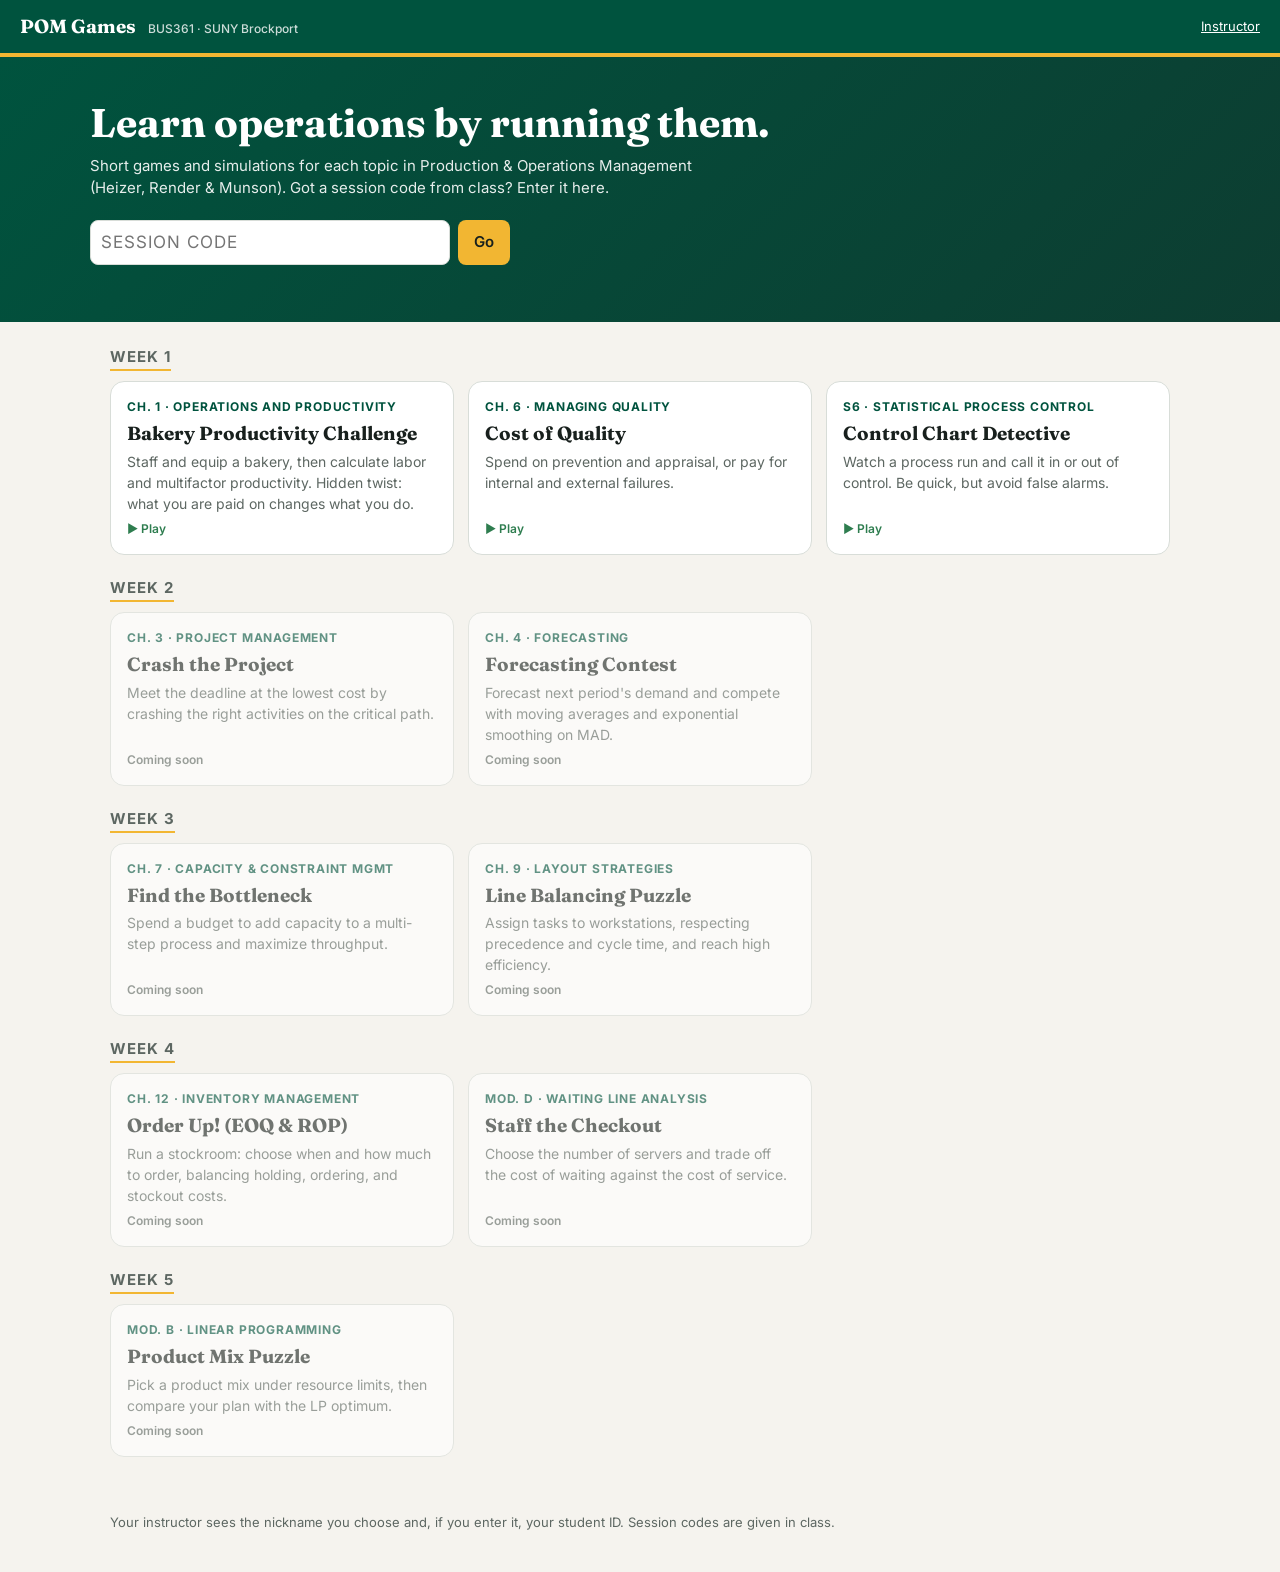
==== index.html @ f34335f3 "Add S6 Control Chart Detective game Co-Authored-By: Claude Opus 5.5 <noreply@anthropic.com> Claude-S" ====
<!DOCTYPE html>
<html lang="en">
<head>
<meta charset="utf-8">
<script>/* auto-refresh when a newer version is published */
(function(){var V="6";fetch("version.txt?"+Date.now(),{cache:"no-store"}).then(function(r){return r.text()}).then(function(v){v=v.trim();if(v&&v!==V){var k="pom_reload_"+v;try{if(sessionStorage.getItem(k))return;sessionStorage.setItem(k,1)}catch(e){}location.reload()}}).catch(function(){})})();</script>
<meta name="viewport" content="width=device-width, initial-scale=1">
<title>POM Games — BUS361 Production &amp; Operations Management</title>
<link rel="preconnect" href="https://fonts.googleapis.com">
<link href="https://fonts.googleapis.com/css2?family=Fraunces:opsz,wght@9..144,600;9..144,700&family=Inter:wght@400;500;600;700&display=swap" rel="stylesheet">
<link rel="stylesheet" href="pom.css">
<script src="games.js"></script>
<style>
  .hero{background:linear-gradient(135deg,var(--green) 0%,#0d3d31 100%);color:#fff;padding:42px 20px 36px}
  .hero .in{max-width:1100px;margin:0 auto}
  .hero h1{font-size:40px;margin:0 0 8px}
  .hero p{max-width:640px;opacity:.9;margin:0}
  .hero .join{margin-top:20px;display:flex;gap:8px;max-width:420px}
  .hero .join input{font-size:17px;text-transform:uppercase;letter-spacing:1px}
  .weeks{max-width:1100px;margin:0 auto;padding:24px 20px}
  .wk{margin-bottom:22px}
  .wk h2{font-size:15px;font-family:Inter,sans-serif;text-transform:uppercase;letter-spacing:1px;color:var(--muted);margin:0 0 10px;border-bottom:2px solid var(--gold);display:inline-block;padding-bottom:3px}
  .tiles{display:grid;grid-template-columns:repeat(auto-fill,minmax(300px,1fr));gap:14px}
  .tile{background:var(--card);border:1px solid var(--rule);border-radius:14px;padding:16px;text-decoration:none;color:var(--ink);display:flex;flex-direction:column;gap:6px;transition:transform .12s,box-shadow .12s}
  a.tile:hover{transform:translateY(-2px);box-shadow:0 6px 18px rgba(0,0,0,.08);border-color:var(--green)}
  .tile .ch{font-size:12px;font-weight:700;color:var(--green);text-transform:uppercase;letter-spacing:.8px}
  .tile h3{margin:0;font-size:19px}
  .tile p{margin:0;font-size:14px;color:var(--muted)}
  .tile.soon{opacity:.6}
  .tile .st{margin-top:auto;font-size:12px;font-weight:600}
  footer{max-width:1100px;margin:0 auto;padding:10px 20px 40px;font-size:13px;color:var(--muted)}
</style>
</head>
<body>
<div class="topbar"><span class="brand">POM Games <small>BUS361 · SUNY Brockport</small></span><a href="admin.html" style="color:#fff;font-size:13px">Instructor</a></div>
<div class="hero"><div class="in">
  <h1>Learn operations by running them.</h1>
  <p>Short games and simulations for each topic in Production &amp; Operations Management (Heizer, Render &amp; Munson). Got a session code from class? Enter it here.</p>
  <div class="join"><input id="code" placeholder="Session code" autocomplete="off"><button class="gold" id="go">Go</button></div>
  <div class="err" id="err" style="color:#ffd0c8"></div>
</div></div>
<div class="weeks" id="weeks"></div>
<footer>Your instructor sees the nickname you choose and, if you enter it, your student ID. Session codes are given in class.</footer>
<script>
const cat = window.POM_CATALOG;
const prefixes = Object.fromEntries(cat.filter(g => g.status === "live" && g.prefix).map(g => [g.prefix, g.key]));   // code prefix → game
document.getElementById("weeks").innerHTML = [1, 2, 3, 4, 5].map(w => `<div class="wk"><h2>Week ${w}</h2><div class="tiles">` +
  cat.filter(g => g.week === w).map(g => g.status === "live"
    ? `<a class="tile" href="games/${g.key}/"><span class="ch">${g.chapter} · ${g.topic}</span><h3>${g.title}</h3><p>${g.blurb}</p><span class="st ok">▶ Play</span></a>`
    : `<div class="tile soon"><span class="ch">${g.chapter} · ${g.topic}</span><h3>${g.title}</h3><p>${g.blurb}</p><span class="st muted">Coming soon</span></div>`).join("") +
  `</div></div>`).join("");
function go() {
  const c = document.getElementById("code").value.trim().toUpperCase(); if (!c) return;
  const pre = Object.keys(prefixes).find(p => c.startsWith(p));
  if (pre) location.href = `games/${prefixes[pre]}/?code=${encodeURIComponent(c)}`;
  else document.getElementById("err").textContent = "Not sure which game that code is for. Open the game from the list below and enter the code there.";
}
document.getElementById("go").onclick = go;
document.getElementById("code").addEventListener("keydown", e => { if (e.key === "Enter") go(); });
</script>
</body>
</html>
---- pom.css ----
/* POM Games — shared styles (SUNY Brockport green & gold) */
:root{
  --green:#00533e; --green2:#0b6b52; --gold:#f2b632; --goldsoft:#fdf1d3;
  --paper:#f5f3ee; --card:#ffffff; --ink:#18201d; --muted:#5d6762; --rule:#d8ddd8; --soft:#eef3f0;
  --good:#2e7d4f; --bad:#b23a2b; --a:#00533e; --b:#d08a00;
}
*{box-sizing:border-box}
html,body{margin:0}
body{background:var(--paper);color:var(--ink);font:15px/1.5 Inter,system-ui,-apple-system,"Segoe UI",sans-serif}
h1,h2,h3{font-family:"Fraunces",Georgia,serif;line-height:1.2}
a{color:var(--green2)}
.topbar{background:var(--green);color:#fff;padding:12px 20px;display:flex;align-items:center;justify-content:space-between;gap:12px;border-bottom:4px solid var(--gold)}
.topbar .brand{font-family:"Fraunces",Georgia,serif;font-weight:700;font-size:19px;color:#fff;text-decoration:none}
.topbar .brand small{font-family:Inter,sans-serif;font-weight:500;font-size:12px;opacity:.8;margin-left:8px}
.topbar .who{font-size:13px;opacity:.9}
.wrap{max-width:1100px;margin:0 auto;padding:20px}
.card{background:var(--card);border:1px solid var(--rule);border-radius:12px;padding:18px;margin-bottom:16px}
.card h2{margin:0 0 10px;font-size:20px}
.card h3{margin:0 0 8px;font-size:15px;font-family:Inter,sans-serif;text-transform:uppercase;letter-spacing:.7px;color:var(--muted)}
label{display:block;font-weight:600;font-size:12px;margin:10px 0 4px;color:var(--muted)}
input,select,textarea{width:100%;font:inherit;padding:9px 10px;border:1px solid var(--rule);border-radius:8px;background:#fff;color:var(--ink)}
input:focus,select:focus,textarea:focus{outline:2px solid var(--gold);border-color:var(--gold)}
button{font:inherit;font-weight:600;border:0;border-radius:8px;padding:10px 16px;cursor:pointer;background:var(--green);color:#fff}
button:hover{background:var(--green2)}
button:disabled{opacity:.5;cursor:not-allowed}
button.gold{background:var(--gold);color:var(--ink)}
button.ghost{background:transparent;color:var(--ink);border:1px solid var(--rule)}
button.danger{background:transparent;color:var(--bad);border:1px solid var(--bad)}
button.sm{padding:5px 10px;font-size:12px}
.full{width:100%}
.hidden{display:none!important}
.muted{color:var(--muted)}
.small{font-size:13px}
.err{color:var(--bad);font-size:13px;min-height:1em;margin-top:8px}
.ok{color:var(--good)}
.demo{background:#fff4c2;border:1px solid #e4cf6a;color:#5b4b00;font-size:13px;border-radius:8px;padding:8px 12px;margin-bottom:14px}
.grid2{display:grid;grid-template-columns:1fr 1fr;gap:16px}
.grid3{display:grid;grid-template-columns:repeat(3,1fr);gap:12px}
@media (max-width:820px){.grid2,.grid3{grid-template-columns:1fr}}
.kpis{display:grid;grid-template-columns:repeat(auto-fit,minmax(140px,1fr));gap:10px;margin-bottom:14px}
.kpi{background:var(--card);border:1px solid var(--rule);border-radius:10px;padding:10px 12px}
.kpi .k{font-size:11px;color:var(--muted);text-transform:uppercase;letter-spacing:.7px}
.kpi .v{font-family:"Fraunces",Georgia,serif;font-size:24px;font-weight:700}
table{border-collapse:collapse;width:100%;font-size:14px}
th,td{padding:6px 8px;border-bottom:1px solid var(--rule);text-align:right}
th:first-child,td:first-child{text-align:left}
th{font-size:12px;color:var(--muted);text-transform:uppercase;letter-spacing:.5px;font-weight:600}
tr.total td{font-weight:700;border-top:2px solid var(--ink)}
.pill{display:inline-block;font-size:11px;padding:2px 9px;border-radius:999px;font-weight:600;vertical-align:2px}
.pill.a{background:#d6ece4;color:var(--a)} .pill.b{background:#fbe7bd;color:#7a5200}
.pill.open{background:#dcefdc;color:#2f6b3a} .pill.closed{background:#eee;color:#666}
.badge{display:inline-block;background:var(--goldsoft);border:1px solid var(--gold);border-radius:8px;padding:8px 12px}
.center{text-align:center}
.mono{font-family:ui-monospace,Menlo,Consolas,monospace}
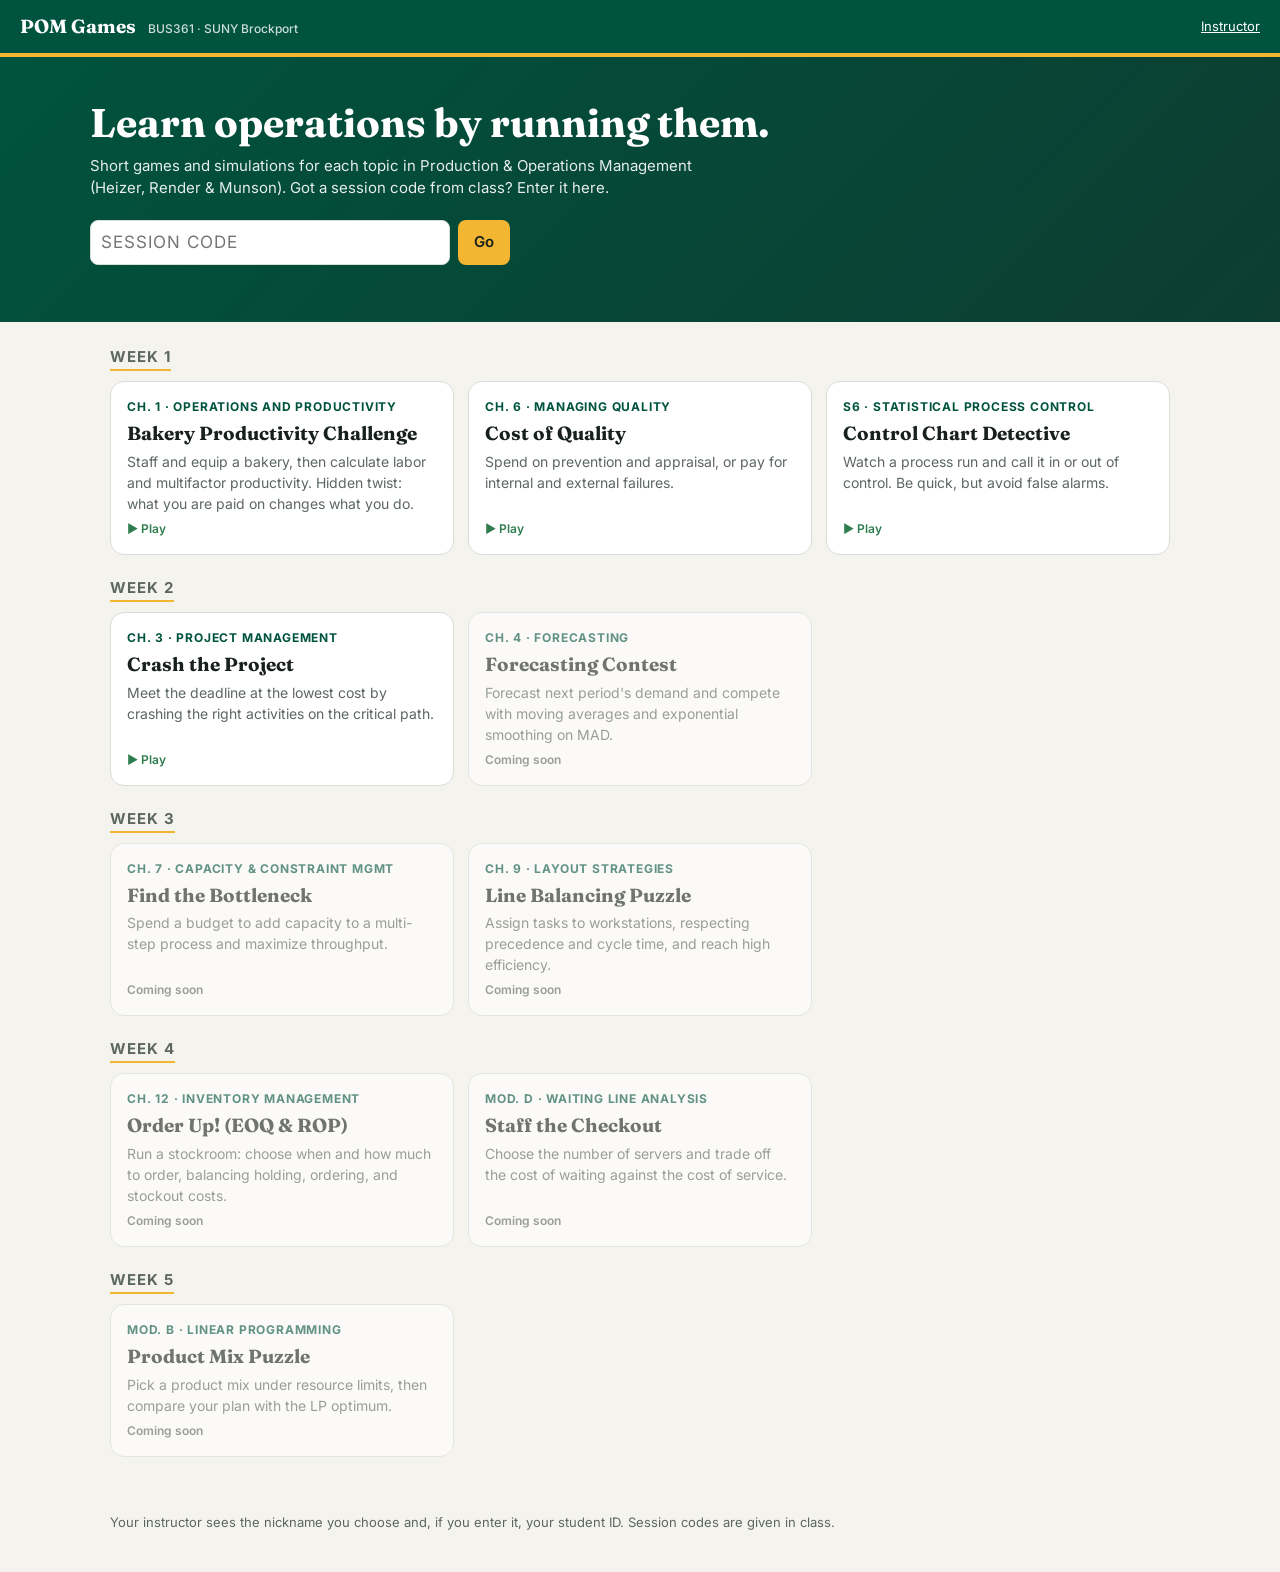
==== commit ae32095b: "Add Ch.3 Crash the Project game Co-Authored-By: Claude Opus 5.5 <noreply@anthropic.com> Claude-Sessi" ====
--- a/index.html
+++ b/index.html
@@ -3,7 +3,7 @@
 <head>
 <meta charset="utf-8">
 <script>/* auto-refresh when a newer version is published */
-(function(){var V="6";fetch("version.txt?"+Date.now(),{cache:"no-store"}).then(function(r){return r.text()}).then(function(v){v=v.trim();if(v&&v!==V){var k="pom_reload_"+v;try{if(sessionStorage.getItem(k))return;sessionStorage.setItem(k,1)}catch(e){}location.reload()}}).catch(function(){})})();</script>
+(function(){var V="7";fetch("version.txt?"+Date.now(),{cache:"no-store"}).then(function(r){return r.text()}).then(function(v){v=v.trim();if(v&&v!==V){var k="pom_reload_"+v;try{if(sessionStorage.getItem(k))return;sessionStorage.setItem(k,1)}catch(e){}location.reload()}}).catch(function(){})})();</script>
 <meta name="viewport" content="width=device-width, initial-scale=1">
 <title>POM Games — BUS361 Production &amp; Operations Management</title>
 <link rel="preconnect" href="https://fonts.googleapis.com">
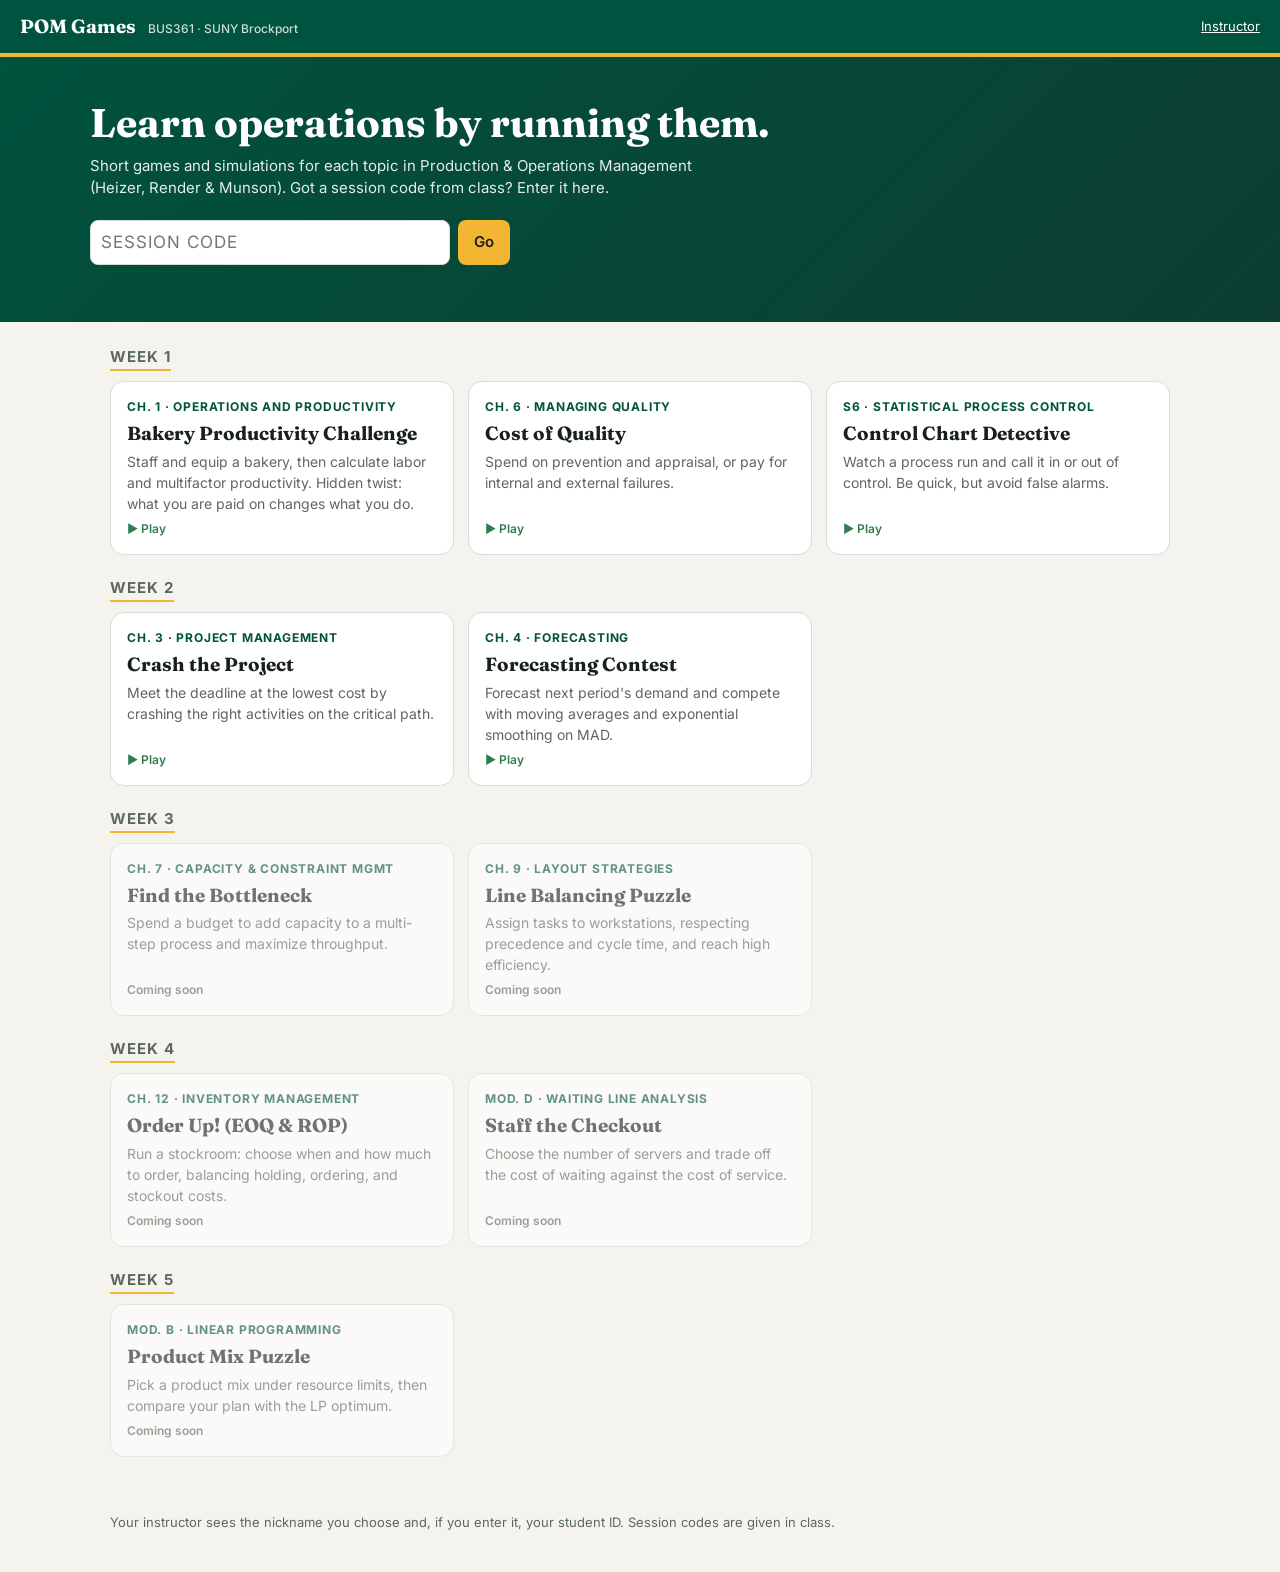
==== commit 1670ab1a: "Add Ch.4 Forecasting Contest game Co-Authored-By: Claude Opus 5.5 <noreply@anthropic.com> Claude-Ses" ====
--- a/index.html
+++ b/index.html
@@ -3,7 +3,7 @@
 <head>
 <meta charset="utf-8">
 <script>/* auto-refresh when a newer version is published */
-(function(){var V="7";fetch("version.txt?"+Date.now(),{cache:"no-store"}).then(function(r){return r.text()}).then(function(v){v=v.trim();if(v&&v!==V){var k="pom_reload_"+v;try{if(sessionStorage.getItem(k))return;sessionStorage.setItem(k,1)}catch(e){}location.reload()}}).catch(function(){})})();</script>
+(function(){var V="8";fetch("version.txt?"+Date.now(),{cache:"no-store"}).then(function(r){return r.text()}).then(function(v){v=v.trim();if(v&&v!==V){var k="pom_reload_"+v;try{if(sessionStorage.getItem(k))return;sessionStorage.setItem(k,1)}catch(e){}location.reload()}}).catch(function(){})})();</script>
 <meta name="viewport" content="width=device-width, initial-scale=1">
 <title>POM Games — BUS361 Production &amp; Operations Management</title>
 <link rel="preconnect" href="https://fonts.googleapis.com">
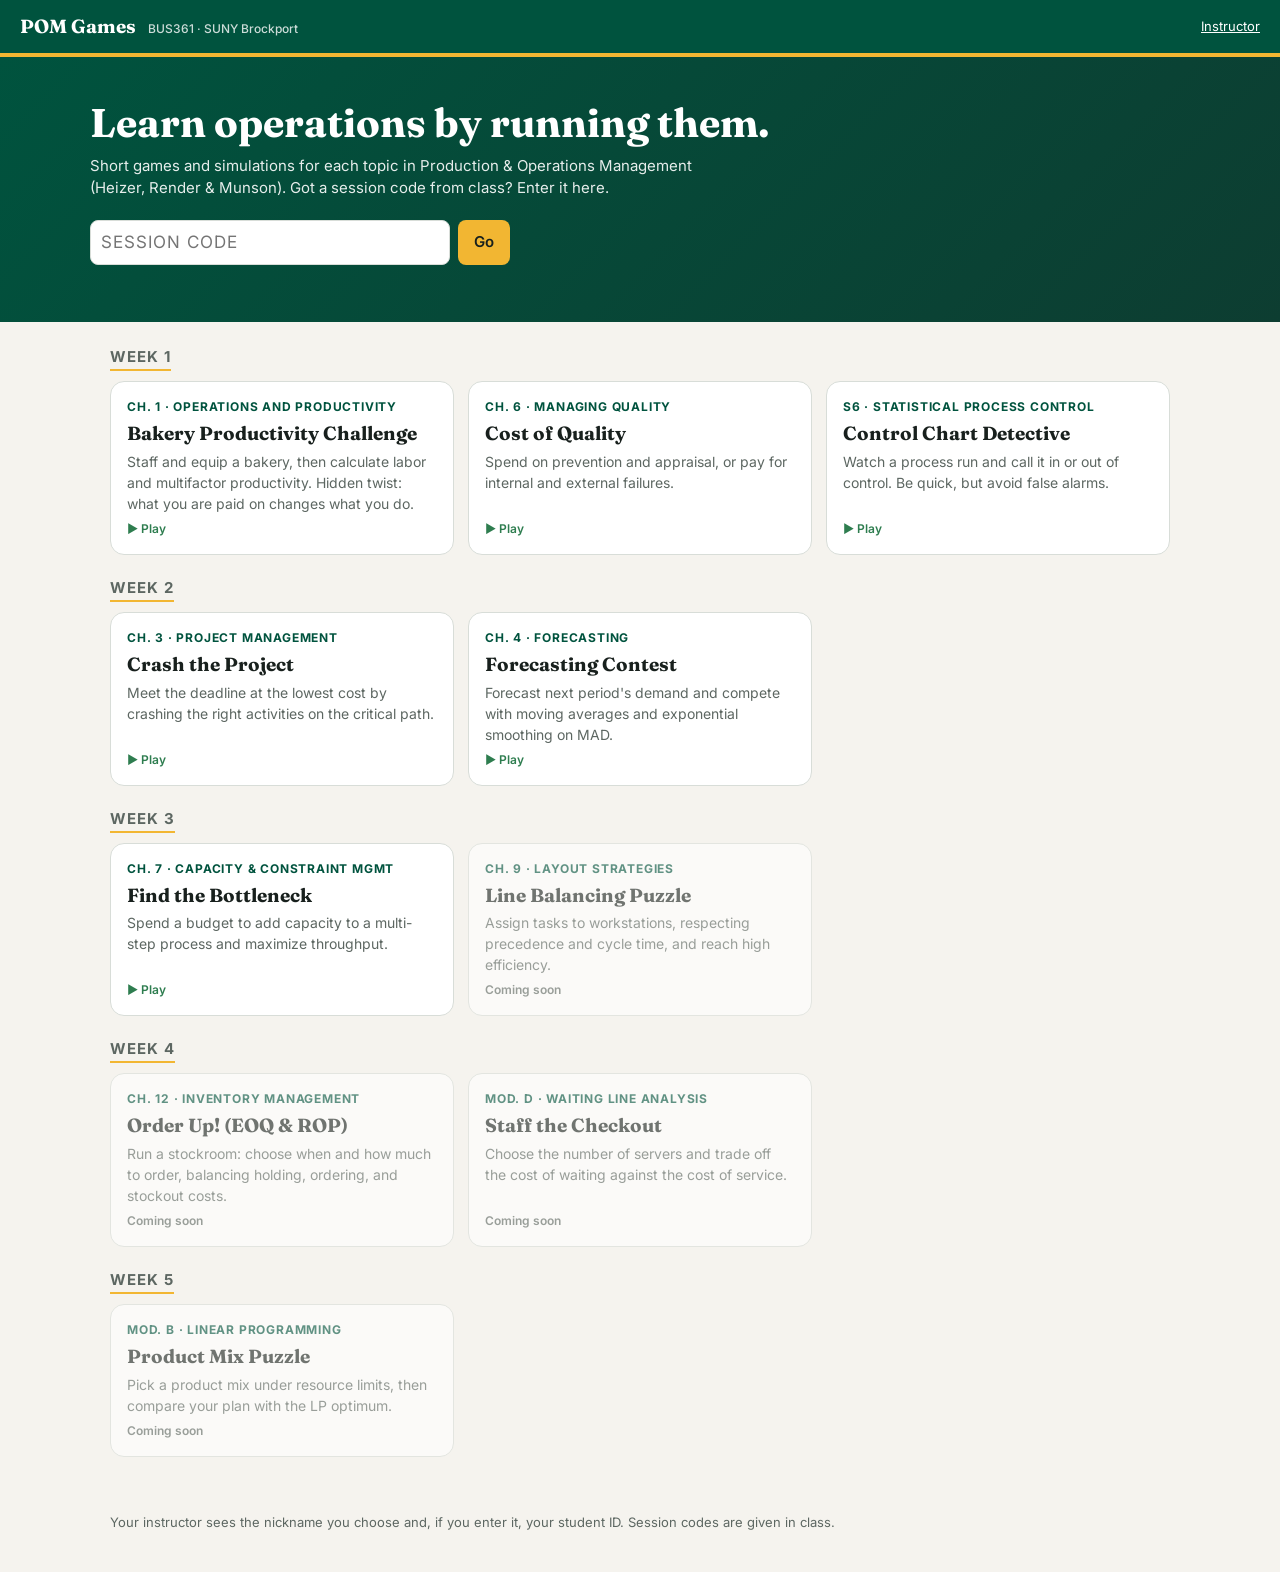
==== commit f44044de: "Add Ch.7 Find the Bottleneck game Co-Authored-By: Claude Opus 5.5 <noreply@anthropic.com> Claude-Ses" ====
--- a/index.html
+++ b/index.html
@@ -3,7 +3,7 @@
 <head>
 <meta charset="utf-8">
 <script>/* auto-refresh when a newer version is published */
-(function(){var V="8";fetch("version.txt?"+Date.now(),{cache:"no-store"}).then(function(r){return r.text()}).then(function(v){v=v.trim();if(v&&v!==V){var k="pom_reload_"+v;try{if(sessionStorage.getItem(k))return;sessionStorage.setItem(k,1)}catch(e){}location.reload()}}).catch(function(){})})();</script>
+(function(){var V="9";fetch("version.txt?"+Date.now(),{cache:"no-store"}).then(function(r){return r.text()}).then(function(v){v=v.trim();if(v&&v!==V){var k="pom_reload_"+v;try{if(sessionStorage.getItem(k))return;sessionStorage.setItem(k,1)}catch(e){}location.reload()}}).catch(function(){})})();</script>
 <meta name="viewport" content="width=device-width, initial-scale=1">
 <title>POM Games — BUS361 Production &amp; Operations Management</title>
 <link rel="preconnect" href="https://fonts.googleapis.com">
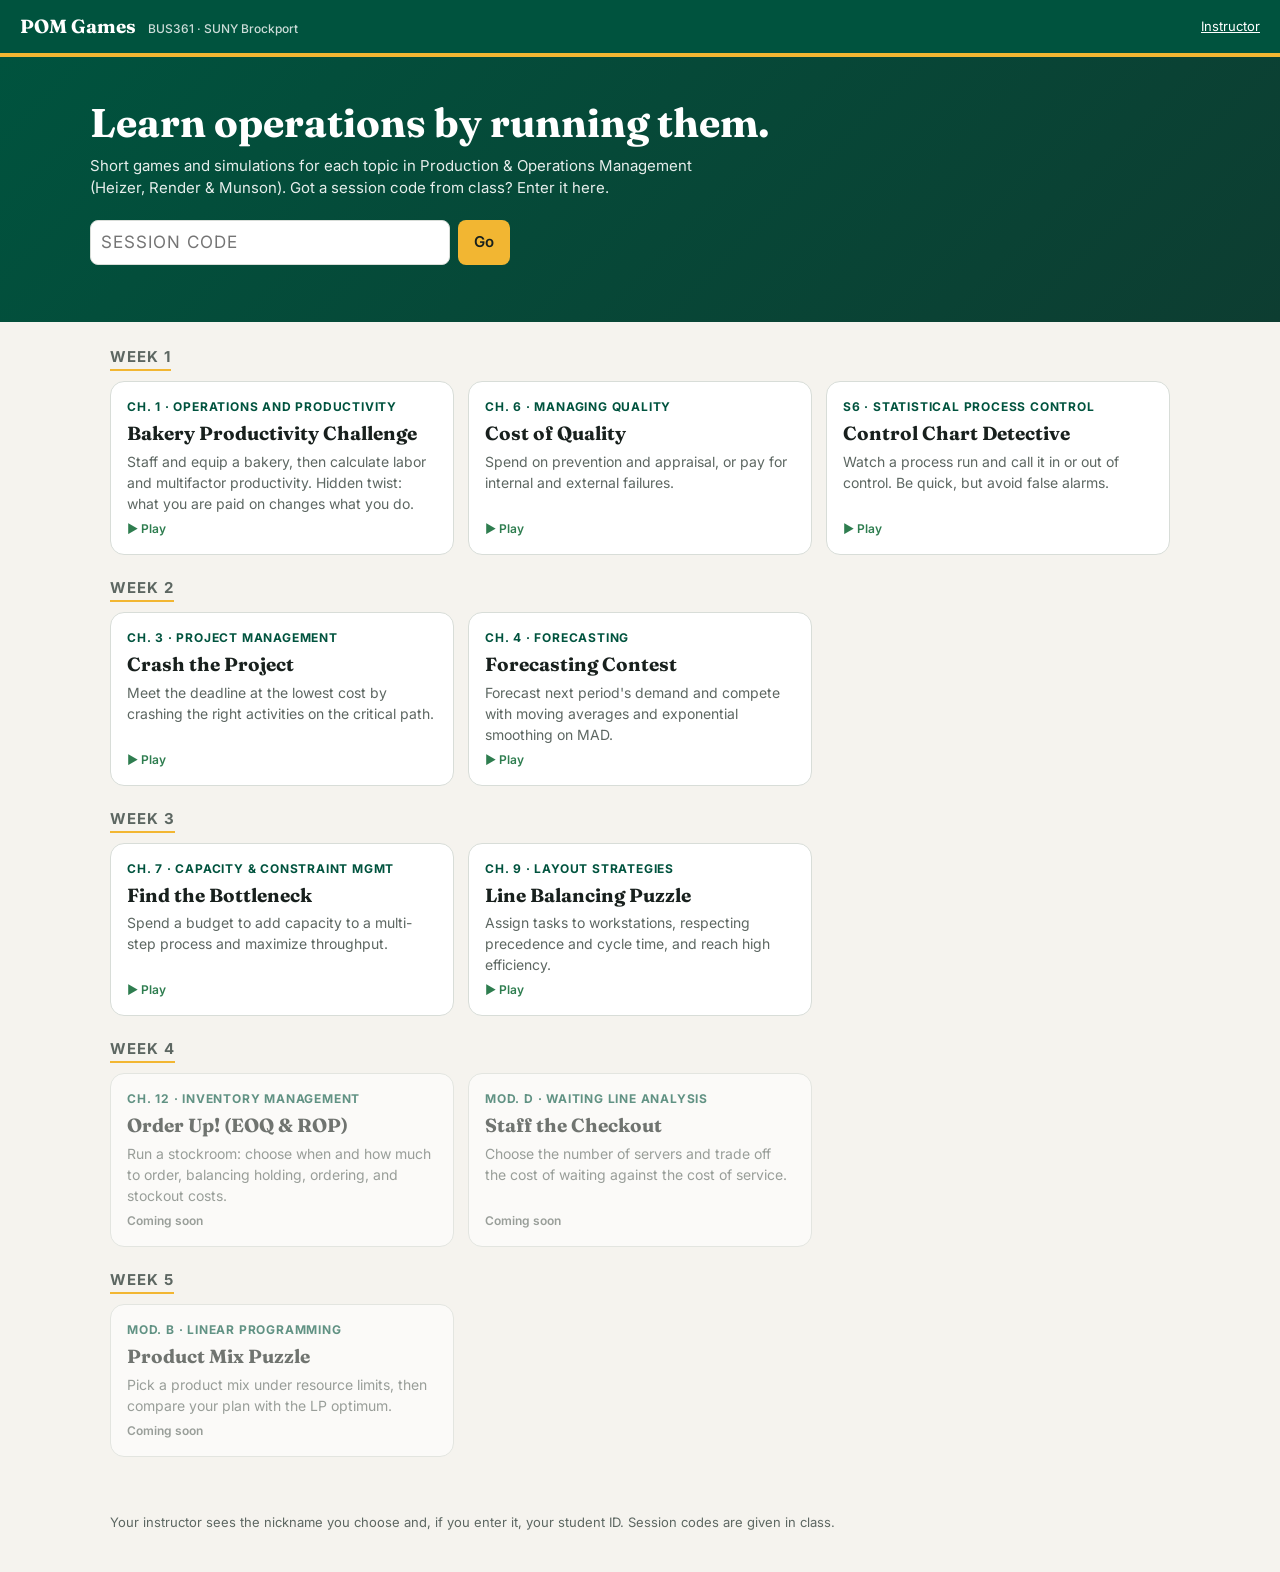
==== commit be2e3be9: "Add Ch.9 Line Balancing Puzzle game Co-Authored-By: Claude Opus 5.5 <noreply@anthropic.com> Claude-S" ====
--- a/index.html
+++ b/index.html
@@ -3,7 +3,7 @@
 <head>
 <meta charset="utf-8">
 <script>/* auto-refresh when a newer version is published */
-(function(){var V="9";fetch("version.txt?"+Date.now(),{cache:"no-store"}).then(function(r){return r.text()}).then(function(v){v=v.trim();if(v&&v!==V){var k="pom_reload_"+v;try{if(sessionStorage.getItem(k))return;sessionStorage.setItem(k,1)}catch(e){}location.reload()}}).catch(function(){})})();</script>
+(function(){var V="10";fetch("version.txt?"+Date.now(),{cache:"no-store"}).then(function(r){return r.text()}).then(function(v){v=v.trim();if(v&&v!==V){var k="pom_reload_"+v;try{if(sessionStorage.getItem(k))return;sessionStorage.setItem(k,1)}catch(e){}location.reload()}}).catch(function(){})})();</script>
 <meta name="viewport" content="width=device-width, initial-scale=1">
 <title>POM Games — BUS361 Production &amp; Operations Management</title>
 <link rel="preconnect" href="https://fonts.googleapis.com">
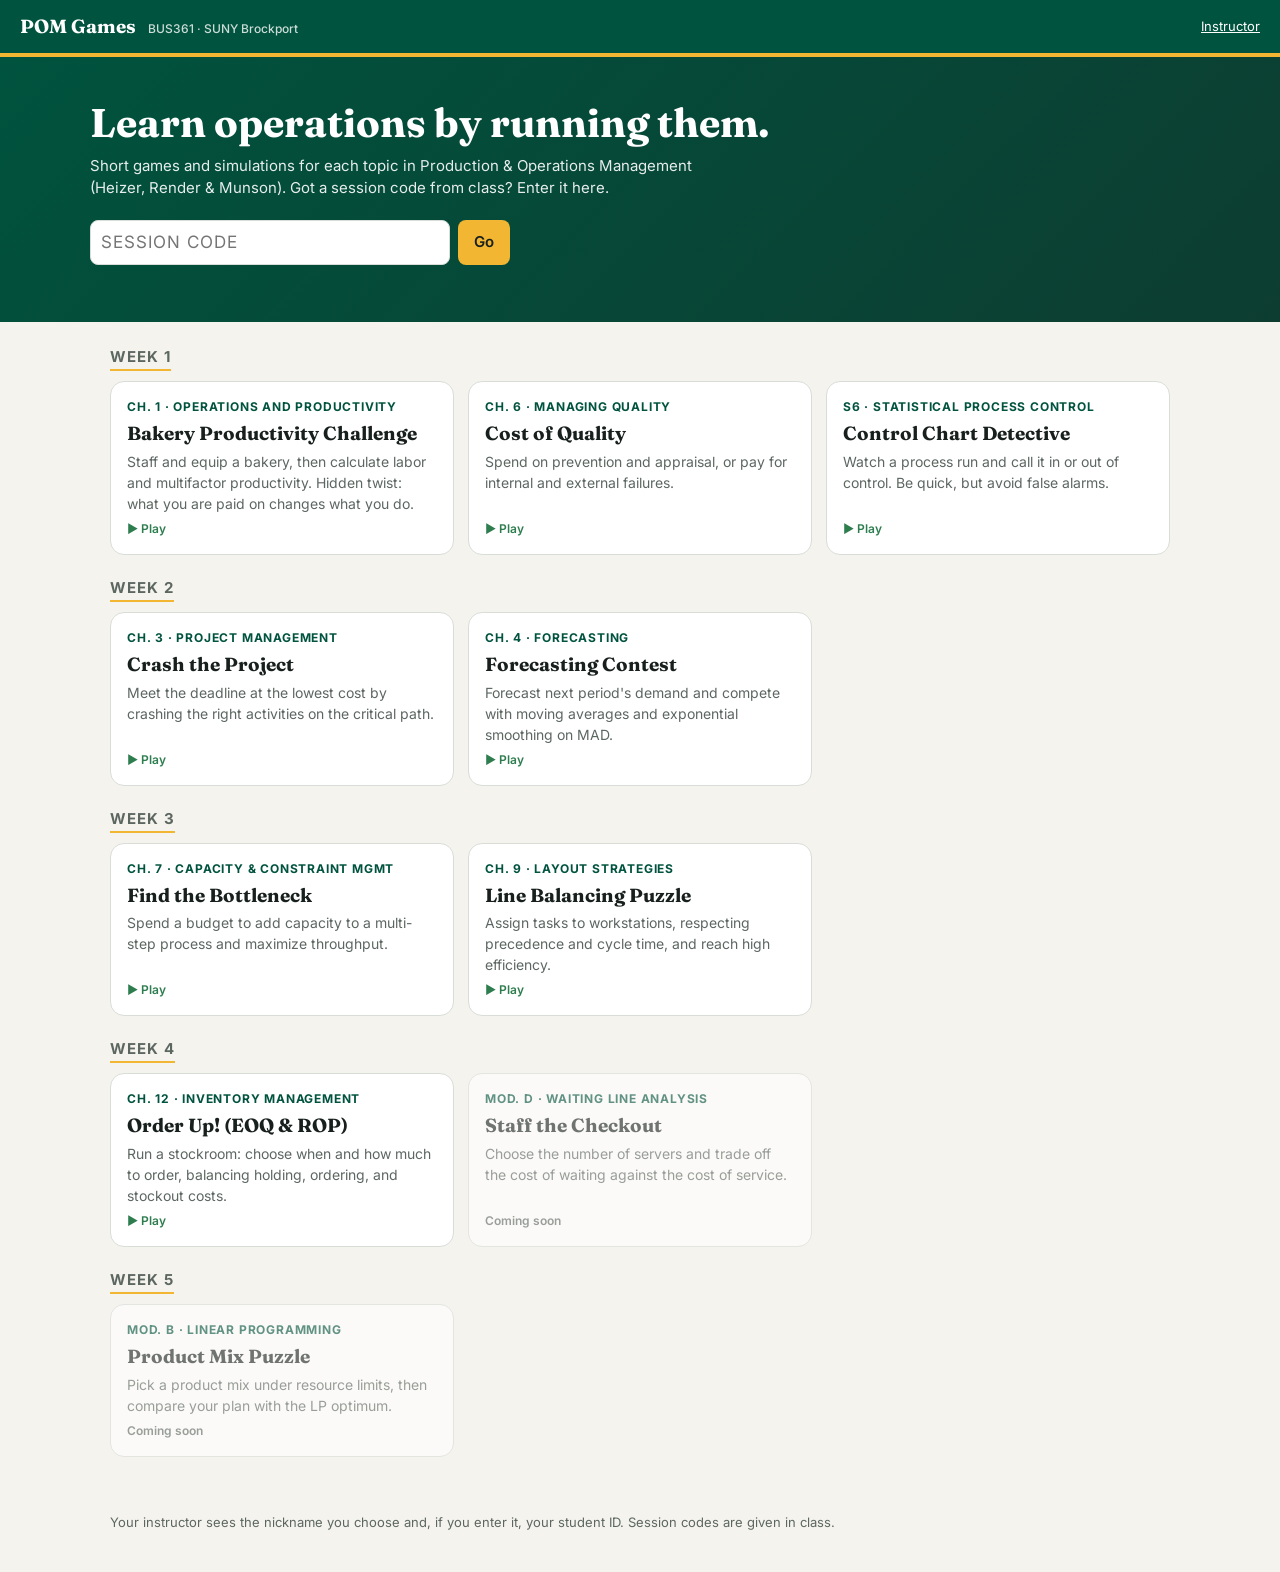
==== commit 4f0dad4f: "Add Ch.12 Order Up! EOQ & ROP inventory game Co-Authored-By: Claude Opus 5.5 <noreply@anthropic.com>" ====
--- a/index.html
+++ b/index.html
@@ -3,7 +3,7 @@
 <head>
 <meta charset="utf-8">
 <script>/* auto-refresh when a newer version is published */
-(function(){var V="10";fetch("version.txt?"+Date.now(),{cache:"no-store"}).then(function(r){return r.text()}).then(function(v){v=v.trim();if(v&&v!==V){var k="pom_reload_"+v;try{if(sessionStorage.getItem(k))return;sessionStorage.setItem(k,1)}catch(e){}location.reload()}}).catch(function(){})})();</script>
+(function(){var V="11";fetch("version.txt?"+Date.now(),{cache:"no-store"}).then(function(r){return r.text()}).then(function(v){v=v.trim();if(v&&v!==V){var k="pom_reload_"+v;try{if(sessionStorage.getItem(k))return;sessionStorage.setItem(k,1)}catch(e){}location.reload()}}).catch(function(){})})();</script>
 <meta name="viewport" content="width=device-width, initial-scale=1">
 <title>POM Games — BUS361 Production &amp; Operations Management</title>
 <link rel="preconnect" href="https://fonts.googleapis.com">
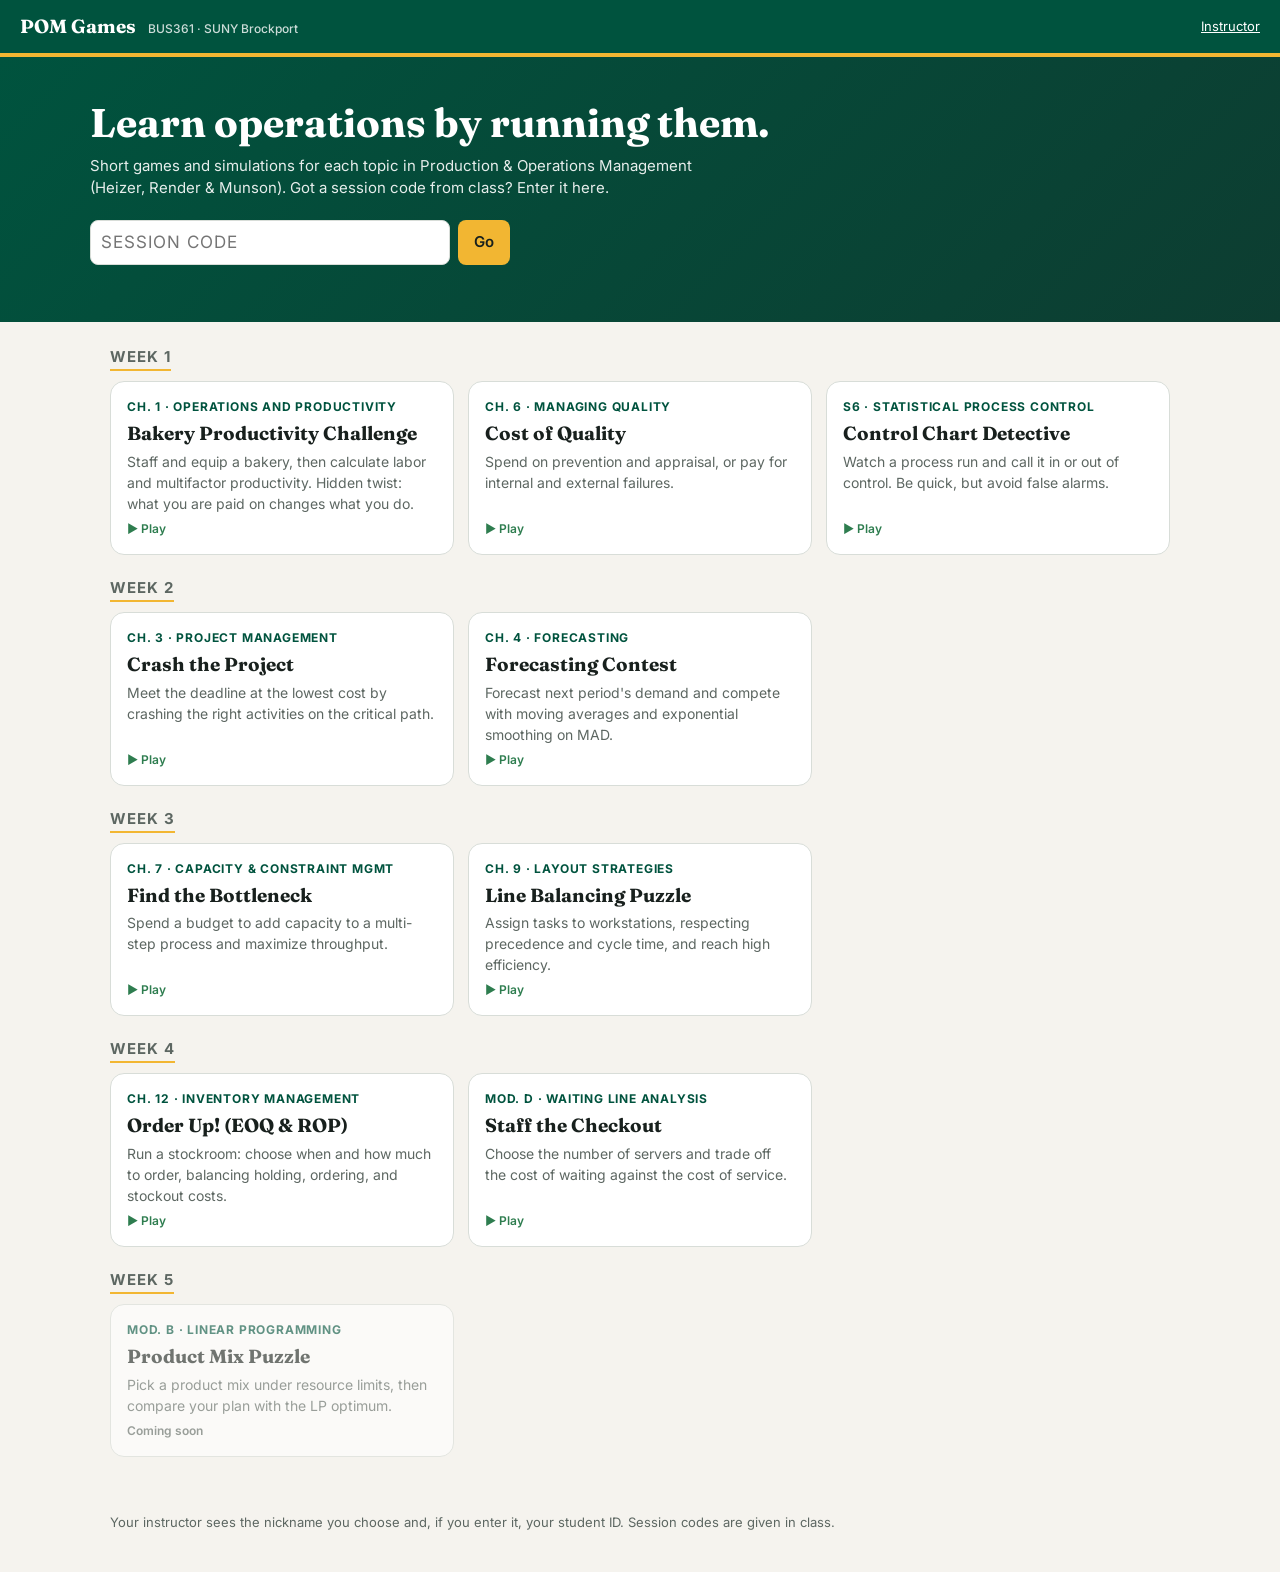
==== commit 3d71c671: "Add Module D Staff the Checkout queueing game Co-Authored-By: Claude Opus 5.5 <noreply@anthropic.com" ====
--- a/index.html
+++ b/index.html
@@ -3,7 +3,7 @@
 <head>
 <meta charset="utf-8">
 <script>/* auto-refresh when a newer version is published */
-(function(){var V="11";fetch("version.txt?"+Date.now(),{cache:"no-store"}).then(function(r){return r.text()}).then(function(v){v=v.trim();if(v&&v!==V){var k="pom_reload_"+v;try{if(sessionStorage.getItem(k))return;sessionStorage.setItem(k,1)}catch(e){}location.reload()}}).catch(function(){})})();</script>
+(function(){var V="12";fetch("version.txt?"+Date.now(),{cache:"no-store"}).then(function(r){return r.text()}).then(function(v){v=v.trim();if(v&&v!==V){var k="pom_reload_"+v;try{if(sessionStorage.getItem(k))return;sessionStorage.setItem(k,1)}catch(e){}location.reload()}}).catch(function(){})})();</script>
 <meta name="viewport" content="width=device-width, initial-scale=1">
 <title>POM Games — BUS361 Production &amp; Operations Management</title>
 <link rel="preconnect" href="https://fonts.googleapis.com">
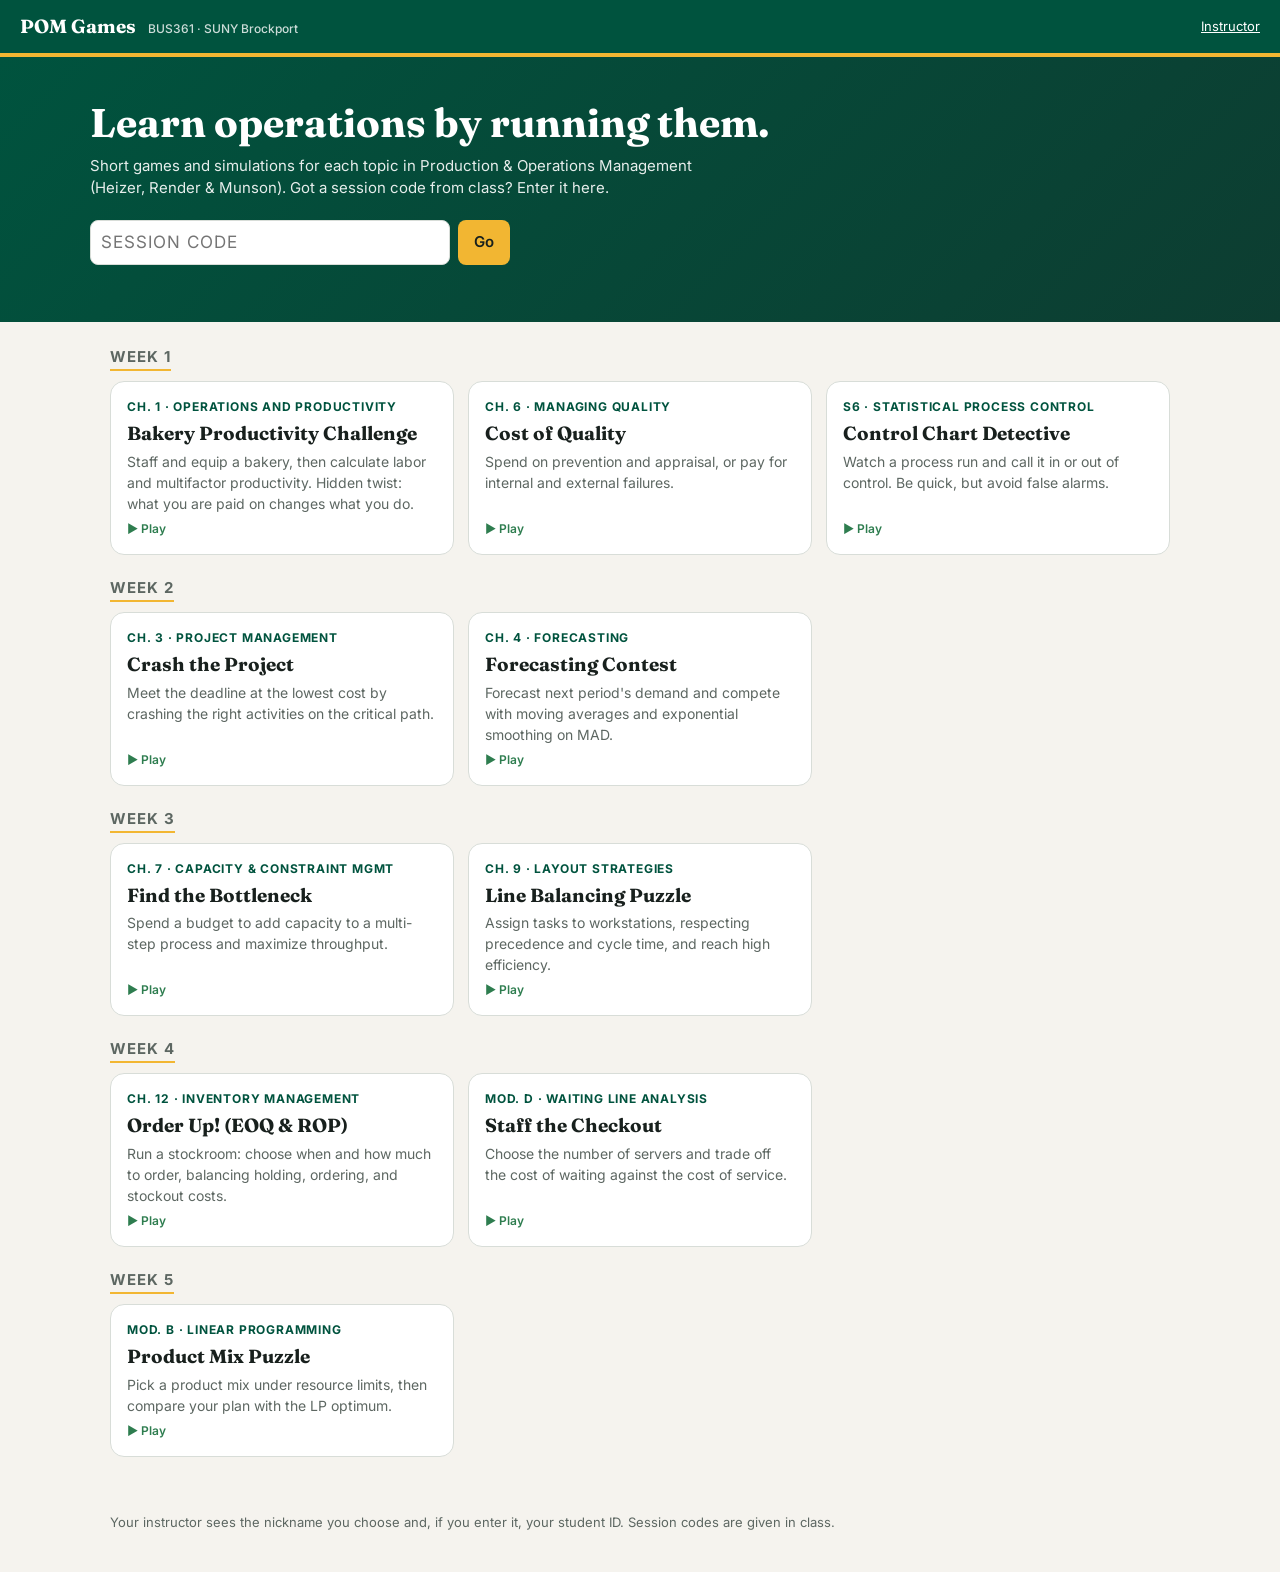
==== commit 30dff0e5: "Add Module B Product Mix LP game; scope quiz helper lookups to their container Co-Authored-By: Claud" ====
--- a/index.html
+++ b/index.html
@@ -3,7 +3,7 @@
 <head>
 <meta charset="utf-8">
 <script>/* auto-refresh when a newer version is published */
-(function(){var V="12";fetch("version.txt?"+Date.now(),{cache:"no-store"}).then(function(r){return r.text()}).then(function(v){v=v.trim();if(v&&v!==V){var k="pom_reload_"+v;try{if(sessionStorage.getItem(k))return;sessionStorage.setItem(k,1)}catch(e){}location.reload()}}).catch(function(){})})();</script>
+(function(){var V="13";fetch("version.txt?"+Date.now(),{cache:"no-store"}).then(function(r){return r.text()}).then(function(v){v=v.trim();if(v&&v!==V){var k="pom_reload_"+v;try{if(sessionStorage.getItem(k))return;sessionStorage.setItem(k,1)}catch(e){}location.reload()}}).catch(function(){})})();</script>
 <meta name="viewport" content="width=device-width, initial-scale=1">
 <title>POM Games — BUS361 Production &amp; Operations Management</title>
 <link rel="preconnect" href="https://fonts.googleapis.com">
